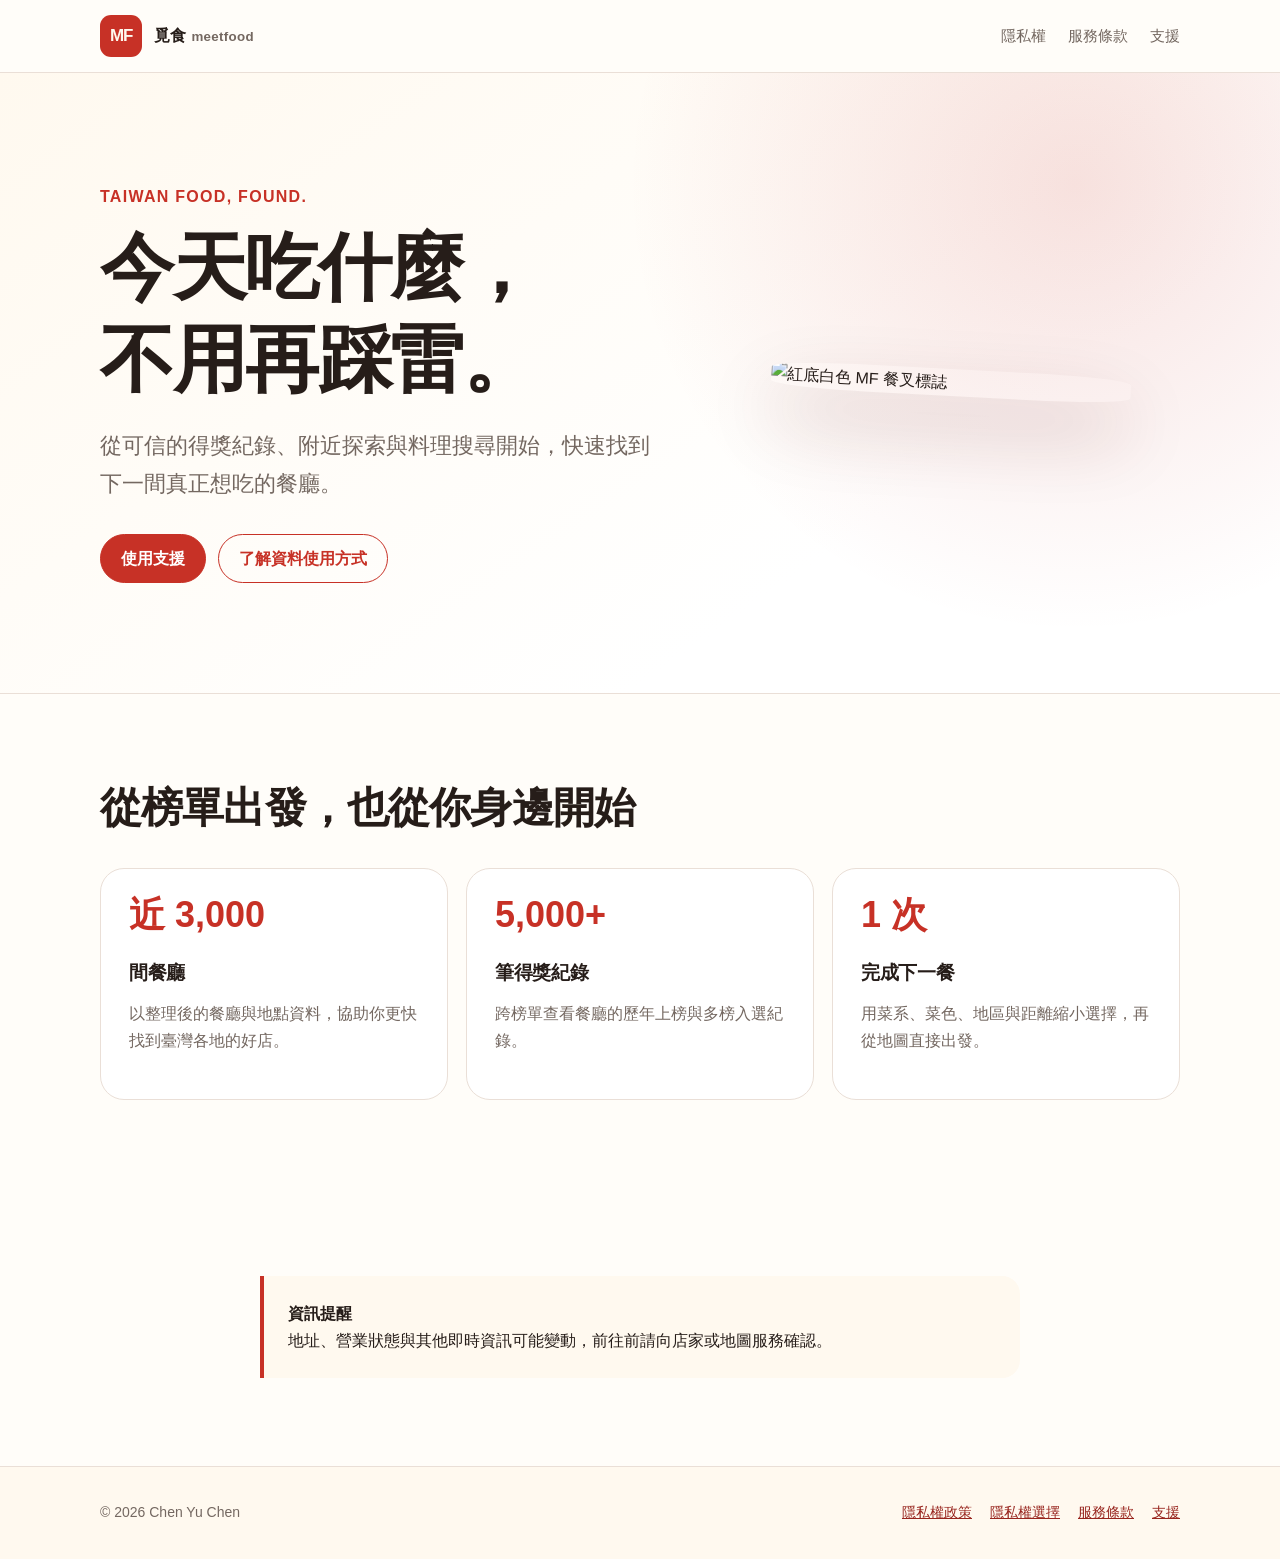
==== index.html @ bcb75128 "發布覓食官方網站" ====
<!doctype html>
<html lang="zh-Hant">
<head>
  <meta charset="utf-8"><meta name="viewport" content="width=device-width,initial-scale=1">
  <meta name="description" content="覓食整理臺灣獲獎餐廳、美食榜單與附近好店，幫你找到下一間真正想吃的餐廳。">
  <title>覓食 meetfood｜今天吃什麼，不用再踩雷</title>
  <link rel="stylesheet" href="styles.css">
</head>
<body>
  <header class="site-header"><nav class="nav">
    <a class="brand" href="./"><span class="brand-mark" aria-hidden="true">MF</span><span>覓食 <small>meetfood</small></span></a>
    <div class="nav-links"><a href="privacy.html">隱私權</a><a href="terms.html">服務條款</a><a href="support.html">支援</a></div>
  </nav></header>
  <main>
    <section class="hero"><div class="hero-inner">
      <div><div class="eyebrow">TAIWAN FOOD, FOUND.</div><h1>今天吃什麼，<br>不用再踩雷。</h1>
        <p class="lead">從可信的得獎紀錄、附近探索與料理搜尋開始，快速找到下一間真正想吃的餐廳。</p>
        <div class="button-row"><a class="button" href="support.html">使用支援</a><a class="button secondary" href="privacy.html">了解資料使用方式</a></div>
      </div>
      <img class="hero-mark" src="assets/logo.svg" alt="紅底白色 MF 餐叉標誌">
    </div></section>
    <section class="section"><h2>從榜單出發，也從你身邊開始</h2>
      <div class="cards">
        <article class="card"><div class="metric">近 3,000</div><h3>間餐廳</h3><p>以整理後的餐廳與地點資料，協助你更快找到臺灣各地的好店。</p></article>
        <article class="card"><div class="metric">5,000+</div><h3>筆得獎紀錄</h3><p>跨榜單查看餐廳的歷年上榜與多榜入選紀錄。</p></article>
        <article class="card"><div class="metric">1 次</div><h3>完成下一餐</h3><p>用菜系、菜色、地區與距離縮小選擇，再從地圖直接出發。</p></article>
      </div>
    </section>
    <section class="section narrow"><div class="callout"><strong>資訊提醒</strong><br>地址、營業狀態與其他即時資訊可能變動，前往前請向店家或地圖服務確認。</div></section>
  </main>
  <footer><div class="footer-inner"><span>© 2026 Chen Yu Chen</span><div class="footer-links"><a href="privacy.html">隱私權政策</a><a href="privacy-choices.html">隱私權選擇</a><a href="terms.html">服務條款</a><a href="support.html">支援</a></div></div></footer>
</body></html>
---- styles.css ----
:root {
  color-scheme: light;
  --red: #c73126;
  --red-dark: #98251e;
  --cream: #fff9ef;
  --paper: #fffdf9;
  --ink: #261d19;
  --muted: #746861;
  --line: #eadfd7;
  --green: #315b48;
}

* { box-sizing: border-box; }

html { scroll-behavior: smooth; }

body {
  margin: 0;
  background: var(--paper);
  color: var(--ink);
  font-family: -apple-system, BlinkMacSystemFont, "SF Pro TC", "PingFang TC", "Noto Sans TC", sans-serif;
  line-height: 1.7;
}

a { color: var(--red-dark); }

.site-header {
  position: sticky;
  top: 0;
  z-index: 2;
  background: color-mix(in srgb, var(--paper) 92%, transparent);
  border-bottom: 1px solid var(--line);
  backdrop-filter: blur(16px);
}

.nav {
  width: min(1080px, calc(100% - 40px));
  min-height: 72px;
  margin: auto;
  display: flex;
  align-items: center;
  justify-content: space-between;
  gap: 24px;
}

.brand {
  display: inline-flex;
  align-items: center;
  gap: 12px;
  color: var(--ink);
  text-decoration: none;
  font-weight: 760;
  letter-spacing: .02em;
}

.brand-mark {
  width: 42px;
  height: 42px;
  display: inline-grid;
  place-items: center;
  border-radius: 11px;
  background: var(--red);
  color: var(--cream);
  font-size: 17px;
  font-weight: 850;
  letter-spacing: -.08em;
}
.brand small { color: var(--muted); font-weight: 600; }
.nav-links { display: flex; gap: 22px; flex-wrap: wrap; }
.nav-links a { color: var(--muted); text-decoration: none; font-size: 15px; }
.nav-links a:hover { color: var(--red); }

.hero {
  overflow: hidden;
  background:
    radial-gradient(circle at 84% 18%, rgba(199,49,38,.14), transparent 28rem),
    linear-gradient(145deg, var(--cream), #fff 70%);
  border-bottom: 1px solid var(--line);
}

.hero-inner {
  width: min(1080px, calc(100% - 40px));
  min-height: 620px;
  margin: auto;
  display: grid;
  grid-template-columns: 1.1fr .9fr;
  align-items: center;
  gap: 64px;
  padding: 88px 0;
}

.eyebrow { color: var(--red); font-weight: 760; letter-spacing: .08em; }
h1, h2, h3 { line-height: 1.24; letter-spacing: -.02em; }
h1 { margin: 12px 0 22px; font-size: clamp(42px, 6vw, 74px); }
h2 { margin: 0 0 18px; font-size: clamp(28px, 4vw, 42px); }
h3 { margin: 0 0 8px; }
.lead { max-width: 660px; color: var(--muted); font-size: clamp(18px, 2.2vw, 22px); }
.button-row { display: flex; gap: 12px; margin-top: 32px; flex-wrap: wrap; }
.button {
  display: inline-flex;
  min-height: 48px;
  align-items: center;
  justify-content: center;
  padding: 10px 20px;
  border: 1px solid var(--red);
  border-radius: 999px;
  color: white;
  background: var(--red);
  text-decoration: none;
  font-weight: 700;
}
.button.secondary { color: var(--red); background: transparent; }

.hero-mark {
  width: min(100%, 360px);
  justify-self: center;
  border-radius: 26%;
  box-shadow: 0 32px 70px rgba(83, 29, 23, .22);
  transform: rotate(3deg);
}

.section { width: min(1080px, calc(100% - 40px)); margin: auto; padding: 88px 0; }
.section.narrow { width: min(760px, calc(100% - 40px)); }
.section p, .section li { color: var(--muted); }
.cards { display: grid; grid-template-columns: repeat(3, 1fr); gap: 18px; margin-top: 34px; }
.card { padding: 28px; border: 1px solid var(--line); border-radius: 24px; background: #fff; }
.metric { color: var(--red); font-size: 36px; font-weight: 800; line-height: 1; }
.callout { padding: 24px; border-left: 4px solid var(--red); border-radius: 0 18px 18px 0; background: var(--cream); }
.page-title { padding: 72px 0 30px; border-bottom: 1px solid var(--line); background: var(--cream); }
.page-title > div { width: min(760px, calc(100% - 40px)); margin: auto; }
.page-title h1 { font-size: clamp(38px, 5vw, 56px); }
.meta { color: var(--muted); font-size: 14px; }
.section h2 { margin-top: 46px; }
.section h2:first-child { margin-top: 0; }
.section h3 { margin-top: 28px; }
.section li + li { margin-top: 8px; }

footer { border-top: 1px solid var(--line); background: var(--cream); }
.footer-inner {
  width: min(1080px, calc(100% - 40px));
  margin: auto;
  padding: 34px 0;
  display: flex;
  justify-content: space-between;
  gap: 24px;
  color: var(--muted);
  font-size: 14px;
}
.footer-links { display: flex; gap: 18px; flex-wrap: wrap; }

@media (max-width: 760px) {
  .nav { padding: 12px 0; align-items: flex-start; }
  .brand small { display: none; }
  .nav-links { justify-content: flex-end; gap: 12px; }
  .hero-inner { min-height: auto; grid-template-columns: 1fr; padding: 64px 0; gap: 44px; }
  .hero-mark { width: 220px; }
  .cards { grid-template-columns: 1fr; }
  .section { padding: 60px 0; }
  .footer-inner { flex-direction: column; }
}
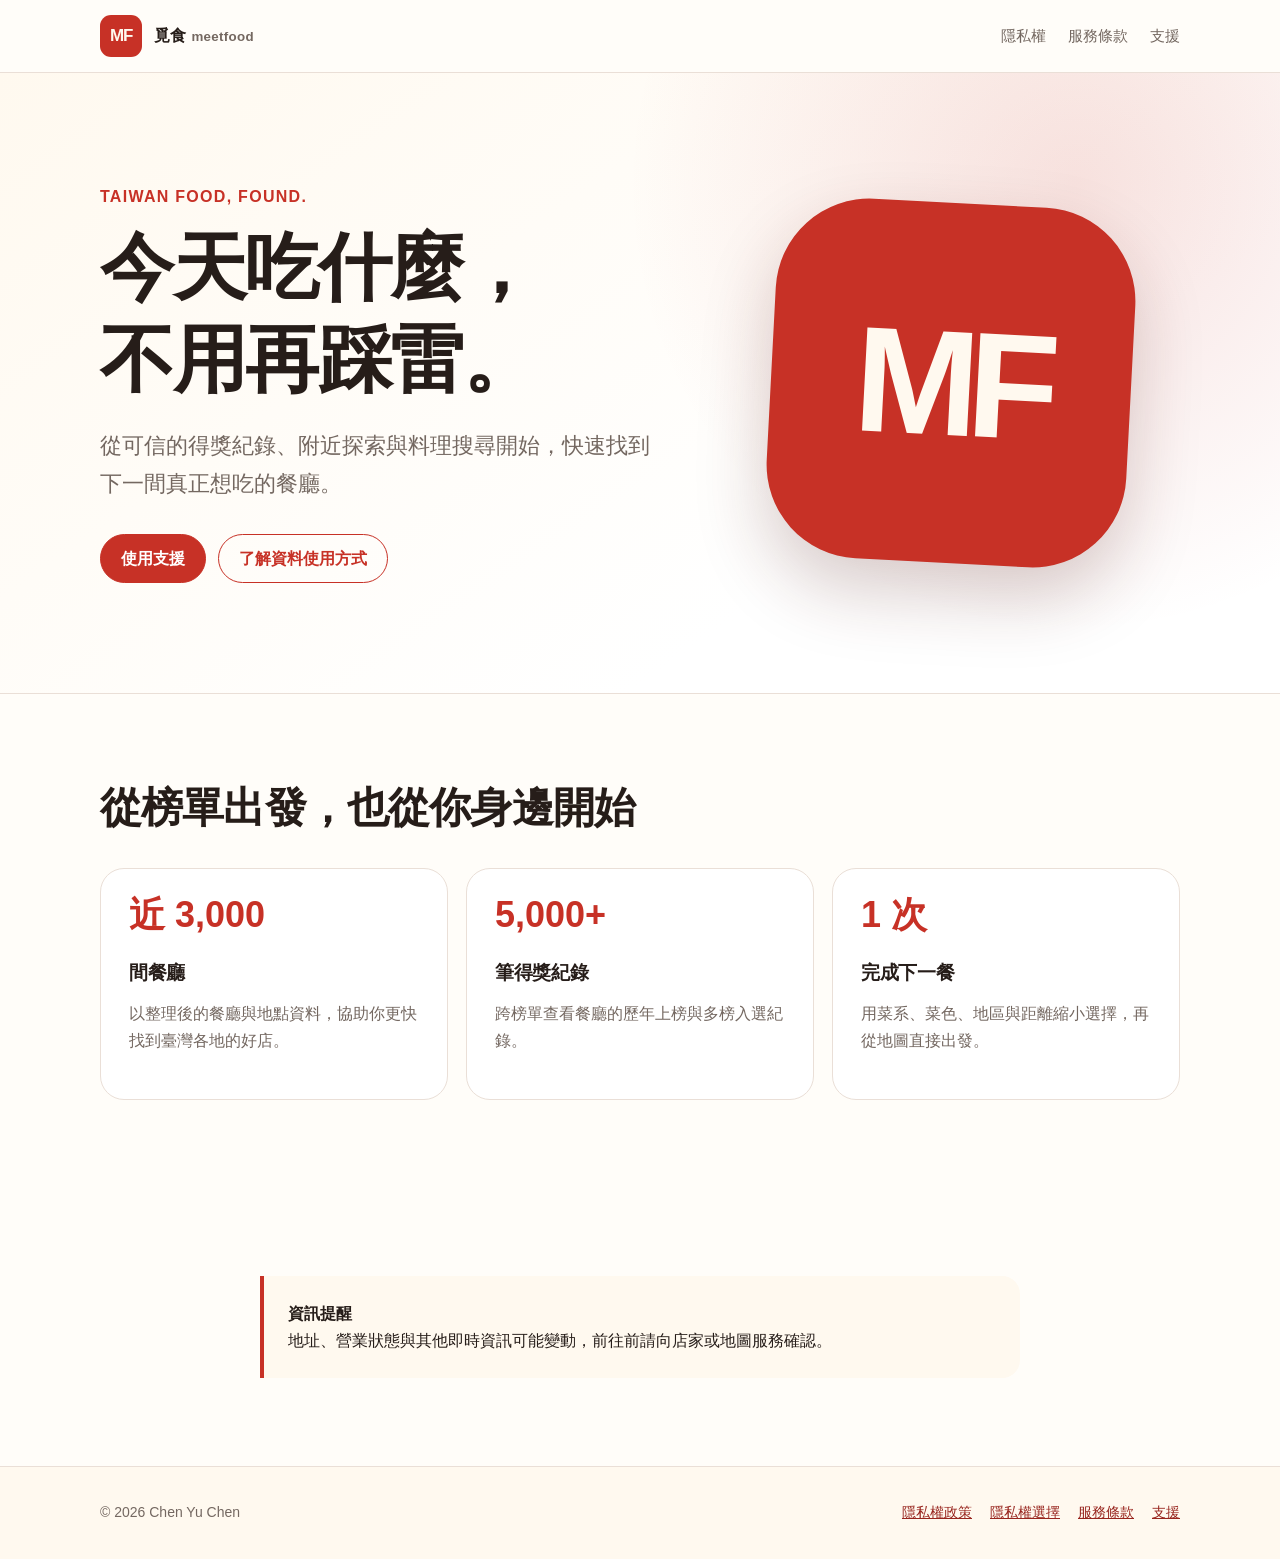
==== commit ed82d7c4: "修正 iPhone 中文顯示與首頁標誌" ====
--- a/index.html
+++ b/index.html
@@ -17,7 +17,7 @@
         <p class="lead">從可信的得獎紀錄、附近探索與料理搜尋開始，快速找到下一間真正想吃的餐廳。</p>
         <div class="button-row"><a class="button" href="support.html">使用支援</a><a class="button secondary" href="privacy.html">了解資料使用方式</a></div>
       </div>
-      <img class="hero-mark" src="assets/logo.svg" alt="紅底白色 MF 餐叉標誌">
+      <div class="hero-mark" role="img" aria-label="紅底白色 MF 標誌">MF</div>
     </div></section>
     <section class="section"><h2>從榜單出發，也從你身邊開始</h2>
       <div class="cards">
--- a/styles.css
+++ b/styles.css
@@ -18,7 +18,7 @@
   margin: 0;
   background: var(--paper);
   color: var(--ink);
-  font-family: -apple-system, BlinkMacSystemFont, "SF Pro TC", "PingFang TC", "Noto Sans TC", sans-serif;
+  font-family: "PingFang TC", "PingFang HK", "Heiti TC", -apple-system, BlinkMacSystemFont, sans-serif;
   line-height: 1.7;
 }
 
@@ -113,8 +113,16 @@
 
 .hero-mark {
   width: min(100%, 360px);
+  aspect-ratio: 1;
+  display: grid;
+  place-items: center;
   justify-self: center;
   border-radius: 26%;
+  background: var(--red);
+  color: var(--cream);
+  font-size: clamp(84px, 14vw, 150px);
+  font-weight: 850;
+  letter-spacing: -.08em;
   box-shadow: 0 32px 70px rgba(83, 29, 23, .22);
   transform: rotate(3deg);
 }
